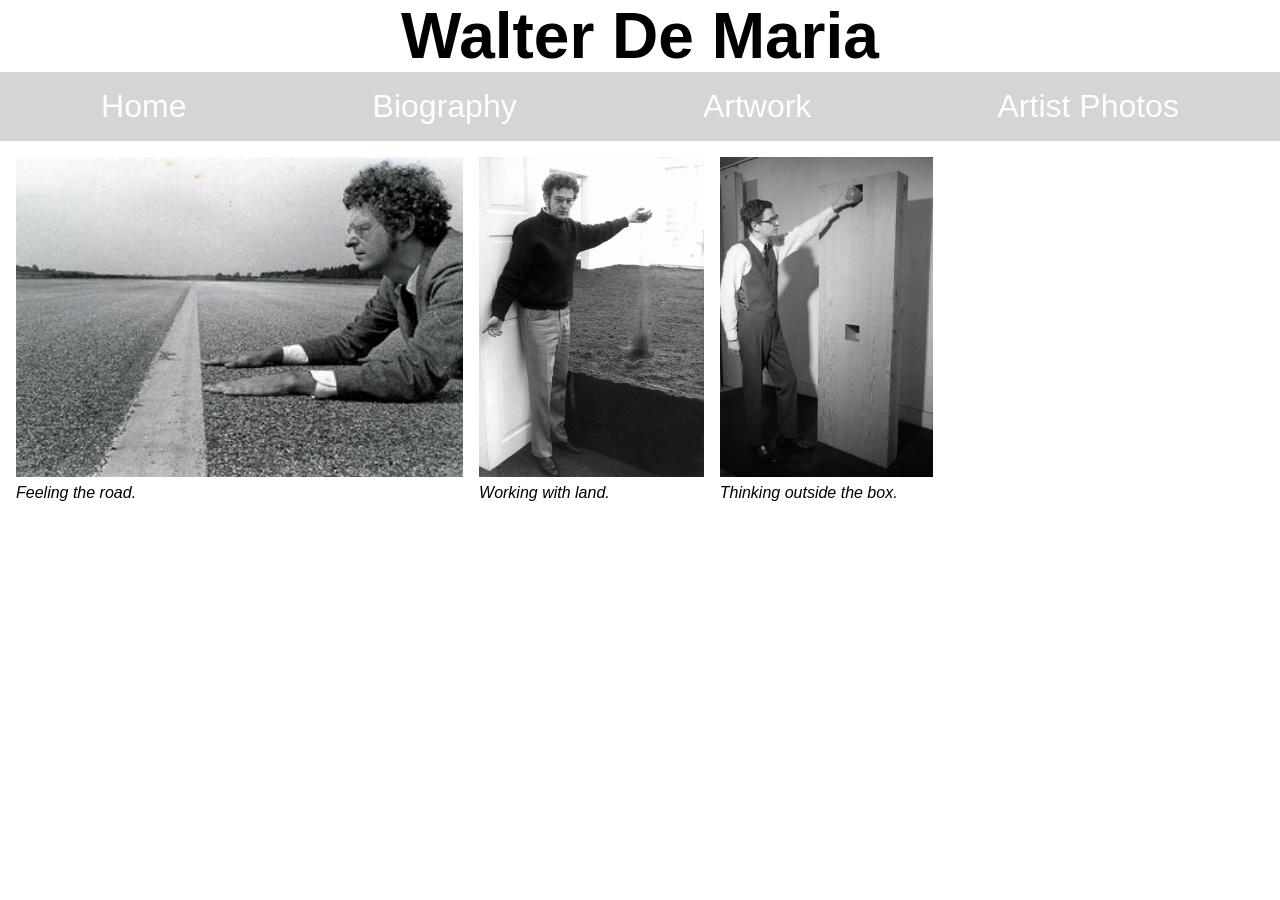
==== artistphotos.html @ 771da211 "June 22 changes" ====
<!DOCTYPE html>
<html lang="en">
<head>
  <meta charset="UTF-8">
  <meta name="viewport" content="width=device-width, initial-scale=1.0">
  <title>Walter De Maria</title>
  <link rel="stylesheet" href="reset.css">
    <link rel="stylesheet" href="main.css">
</head>


<body>


    <header>
  <h1>
  Walter De Maria
  </h1>
</header>

 <nav>
      <ul>
        <li><a href="index.html">Home</a></li>
        <li><a href="biography.html">Biography</a></li>
        <li><a href="artwork.html">Artwork</a></li>
        <li><a href="artistphotos.html">Artist Photos</a></li>
      </ul>
    </nav>
<div class="page-layout">
<div class="gallery"> 

  <figure>
  <img src="images/Platen-Walter+de+Maria+1968.jpg" alt="De Maria laying in road">
  <figcaption>Feeling the road.
        </figcaption>
</figure>

<figure>
<img src="images/deMaria-obit-1-superJumbo.jpg" alt="De Maria holding sand">
<figcaption>Working with land.
        </figcaption>
</figure>

<figure>
<img src="images/43fc8a41f9f2435bea32d1ff96c7c1238b4b3c10-1066x1600.jpg.avif" alt="De Maria holding ball">
<figcaption>Thinking outside the box.
        </figcaption>
</figure>
</div>
</div>

  </body>
</html>
---- main.css ----
body {
  font-family: Arial, Helvetica, sans-serif;
  background-color: white;
  line-height: 1.3rem;
  
}

header h1 {
  font-size: 400%;
  color: rgb(0, 0, 0);
  text-align: center;
  padding-bottom: 2%;
  padding-top: 2%;
}

h2 {
  font-size: 150%;
  padding: 2%;
}

p {
  font-size: 150%;
  line-height: 2rem;
  padding: 2%;
  display: grid;
  grid-template-columns: 5fr 5fr;
}

nav {
  background-color: #d5d5d5;
  font-size: 200%;
  padding: .5rem;
}

nav a {
  color: rgb(255, 255, 255);
  text-decoration: none;
}

nav a:hover {
  color: #555;
}

nav ul {
  display: flex;
  justify-content: space-around;
  flex-wrap: wrap;
}

nav li {
  list-style-type: none;
  padding: 1rem;
}

figure img {
  width: 100%;
  height: 20rem;
}

.page-layout {
  display: grid;
  grid-template-columns: 1fr;
  gap: 1rem;

}

figcaption{
  font-style: oblique;
}
.gallery {
  display: flex;
  flex-wrap: wrap;
  gap: 1rem;
  padding: 1rem;
}

.spheres {
  width: 50%;
}

.right-column{
 background-color: #d5d5d5;
}
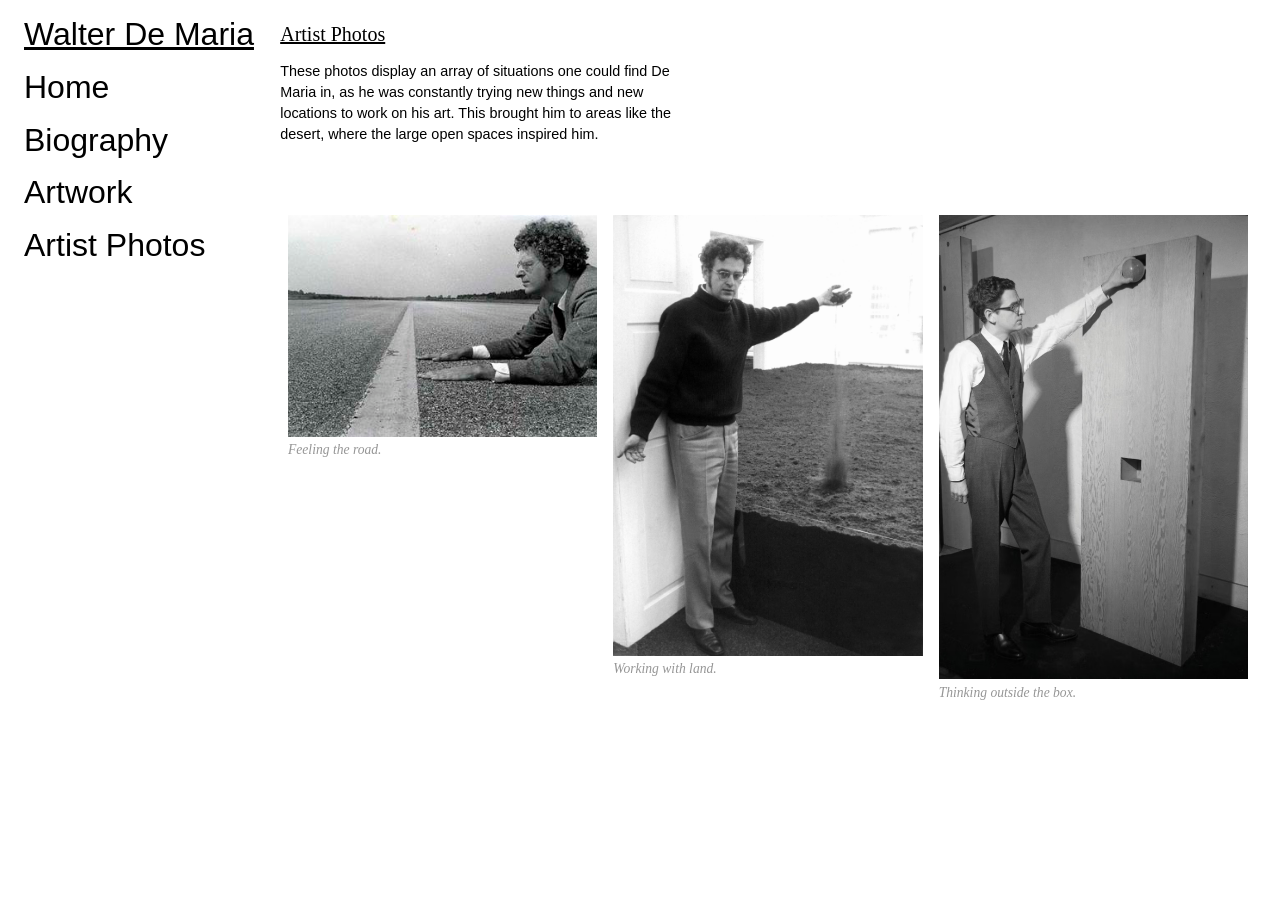
==== commit d8e2df25: "final updates" ====
--- a/artistphotos.html
+++ b/artistphotos.html
@@ -3,22 +3,17 @@
 <head>
   <meta charset="UTF-8">
   <meta name="viewport" content="width=device-width, initial-scale=1.0">
-  <title>Walter De Maria</title>
+  <title>Artist Photos</title>
   <link rel="stylesheet" href="reset.css">
-    <link rel="stylesheet" href="main.css">
+  <link rel="stylesheet" href="main.css">
 </head>
-
 
 <body>
 
-
-    <header>
-  <h1>
-  Walter De Maria
-  </h1>
-</header>
-
  <nav>
+    <h1>
+          Walter De Maria
+          </h1>
       <ul>
         <li><a href="index.html">Home</a></li>
         <li><a href="biography.html">Biography</a></li>
@@ -26,7 +21,16 @@
         <li><a href="artistphotos.html">Artist Photos</a></li>
       </ul>
     </nav>
-<div class="page-layout">
+    
+<div>
+
+
+  <div class="art-layout">
+  <h2> Artist Photos </h2>
+
+<p>These photos display an array of situations one could find De Maria in, as he was constantly trying new things and new locations to work on his art. This brought him to areas like the desert, where the large open spaces inspired him.</p>
+</div>
+
 <div class="gallery"> 
 
   <figure>
--- a/main.css
+++ b/main.css
@@ -1,84 +1,108 @@
-
 body {
   font-family: Arial, Helvetica, sans-serif;
-  background-color: white;
   line-height: 1.3rem;
-  
-}
-
-header h1 {
-  font-size: 400%;
-  color: rgb(0, 0, 0);
-  text-align: center;
-  padding-bottom: 2%;
-  padding-top: 2%;
-}
-
-h2 {
-  font-size: 150%;
-  padding: 2%;
-}
-
-p {
-  font-size: 150%;
-  line-height: 2rem;
-  padding: 2%;
   display: grid;
-  grid-template-columns: 5fr 5fr;
+  grid-template-columns: 1fr 4fr;
 }
 
 nav {
-  background-color: #d5d5d5;
   font-size: 200%;
-  padding: .5rem;
+  padding:.5rem;
+  width: 100%;
+}
+
+h1{
+  font-size: 100%;
+  font-weight: normal;
+  text-decoration: underline;
+  padding: 1rem;
+  width: 100%;
 }
 
 nav a {
-  color: rgb(255, 255, 255);
-  text-decoration: none;
+  color: rgb(0, 0, 0);
+  text-decoration: none;  
 }
 
 nav a:hover {
-  color: #555;
+  font-style: oblique;
 }
 
 nav ul {
   display: flex;
-  justify-content: space-around;
+  flex-direction: column;
   flex-wrap: wrap;
 }
 
 nav li {
-  list-style-type: none;
   padding: 1rem;
+}
+
+h2 {
+  font-size: 125%;
+  padding: 2%;
+  font-weight: normal;
+  text-decoration: underline;
+  font-family: 'Times New Roman', Times, serif;
+}
+
+p {
+  font-size: 90%;
+  line-height: 1.3rem;
+  padding: 2%;
+  color: rgb(0, 0, 0);
 }
 
 figure img {
   width: 100%;
-  height: 20rem;
-}
-
-.page-layout {
-  display: grid;
-  grid-template-columns: 1fr;
-  gap: 1rem;
-
+  height: auto;
 }
 
 figcaption{
   font-style: oblique;
-}
-.gallery {
-  display: flex;
-  flex-wrap: wrap;
-  gap: 1rem;
-  padding: 1rem;
+  font-family: 'Times New Roman', Times, serif;
+  font-size: 85%;
+  line-height: 1rem;
+  color: rgb(150, 150, 150);
+  margin-bottom: 2rem;
 }
 
-.spheres {
+.home-page {
+  background-image: url(images/Walter-de-Maria-–-The-New-York-Earth-Room-1977-scaled.jpg);
+  background-repeat: no-repeat;
+  background-size: cover;
+  background-position: center;
+}
+
+.home-text {
+  height: 50rem;
+  width: 20%;
+  padding: 2%;
+  background-color: rgba(255, 255, 255, 0.58);
+}
+
+.biography-layout {
+  display: grid;
+  grid-template-columns: 2fr 1fr;
+  gap: 2rem;
+  padding: 1%;
   width: 50%;
 }
 
-.right-column{
- background-color: #d5d5d5;
+.biography-images img{
+  width: 200%;
+  height: auto;
 }
+
+.gallery {
+  display: grid;
+  grid-template-columns: 1fr 1fr 1fr ;
+  gap: 1rem;
+  padding: 2rem;
+}
+
+.art-layout {
+  display: grid;
+  padding: 1rem;
+  width: 40%;
+}
